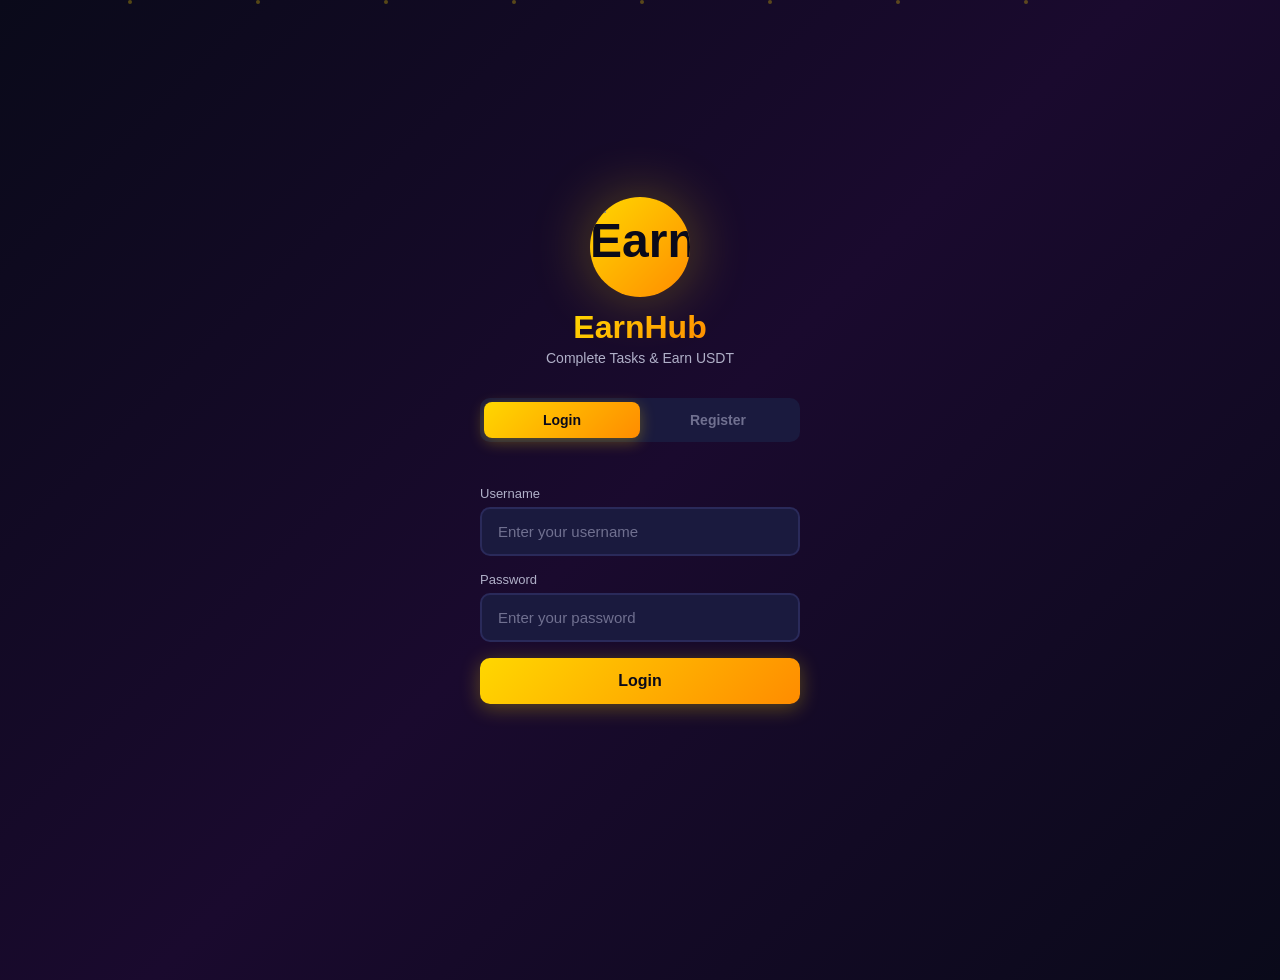
==== index.html @ 98267f87 "Add logo image to all locations" ====
<!DOCTYPE html>
<html lang="en">
<head>
  <meta charset="UTF-8">
  <meta name="viewport" content="width=device-width, initial-scale=1.0, maximum-scale=1.0, user-scalable=no">
  <meta name="theme-color" content="#0a0a1a">
  <title>EarnHub</title>
  <link rel="stylesheet" href="css/style.css">
  <script src="https://telegram.org/js/telegram-web-app.js"></script>
</head>
<body>
  <div id="toastContainer" class="toast-container"></div>

  <!-- ===== AUTH CONTAINER ===== -->
  <div id="authContainer" class="auth-container">
    <div class="auth-bg-particles">
      <div class="auth-particle"></div><div class="auth-particle"></div>
      <div class="auth-particle"></div><div class="auth-particle"></div>
      <div class="auth-particle"></div><div class="auth-particle"></div>
      <div class="auth-particle"></div><div class="auth-particle"></div>
    </div>

    <div class="auth-logo animate-float"><img src="https://i.ibb.co.com/BKc6LDRQ/Gemini-Generated-Image-ua4lajua4lajua4l.png" alt="EarnHub" style="width:100%;height:100%;border-radius:50%;object-fit:cover"></div>
    <h1 class="auth-title">EarnHub</h1>
    <p class="auth-subtitle">Complete Tasks & Earn USDT</p>

    <div class="auth-tabs">
      <button class="auth-tab active" data-form="login" onclick="showAuthForm('login')">Login</button>
      <button class="auth-tab" data-form="register" onclick="showAuthForm('register')">Register</button>
    </div>

    <div id="authError" class="auth-error"></div>

    <!-- LOGIN -->
    <form id="loginForm" class="auth-form active" onsubmit="event.preventDefault(); handleLogin()">
      <div class="form-group">
        <label>Username</label>
        <input type="text" id="loginUsername" class="form-input" placeholder="Enter your username" autocomplete="username">
      </div>
      <div class="form-group">
        <label>Password</label>
        <input type="password" id="loginPassword" class="form-input" placeholder="Enter your password" autocomplete="current-password">
      </div>
      <button type="submit" class="btn btn-gold btn-block">Login</button>
    </form>

    <!-- REGISTER -->
    <form id="registerForm" class="auth-form" onsubmit="event.preventDefault(); handleRegister()">
      <div class="form-group">
        <label>Username</label>
        <input type="text" id="regUsername" class="form-input" placeholder="Choose a username" autocomplete="off">
      </div>
      <div class="form-group">
        <label>Password</label>
        <input type="password" id="regPassword" class="form-input" placeholder="Choose a password" autocomplete="new-password">
      </div>
      <div class="form-group">
        <label>Email</label>
        <input type="email" id="regEmail" class="form-input" placeholder="Enter your email">
      </div>
      <div class="form-group">
        <label>Phone Number</label>
        <input type="tel" id="regPhone" class="form-input" placeholder="Enter your phone number">
      </div>
      <div class="form-group">
        <label>Referral Code <span style="color:var(--text-muted)">(optional)</span></label>
        <input type="text" id="regRef" class="form-input" placeholder="Enter referral code if any">
      </div>
      <button type="submit" class="btn btn-gold btn-block">Create Account</button>
    </form>
  </div>

  <!-- ===== APP CONTAINER ===== -->
  <div id="appContainer" style="display:none">
    <div class="container">
      <!-- HEADER -->
      <div class="page-header">
        <div class="header-left">
          <div class="header-logo"><img src="https://i.ibb.co.com/BKc6LDRQ/Gemini-Generated-Image-ua4lajua4lajua4l.png" alt="EarnHub" style="width:100%;height:100%;border-radius:50%;object-fit:cover"></div>
          <div class="header-title">EarnHub</div>
        </div>
        <div class="header-right">
          <div class="balance-badge" onclick="navigateTo('profile')">
            <span class="icon">💰</span>
            <span id="headerBalance">$0.00</span>
          </div>
        </div>
      </div>

      <!-- ===== HOME PAGE ===== -->
      <div id="homePage" class="page-section">
        <div class="welcome-banner animate-fade-in">
          <div class="welcome-greeting">Welcome back,</div>
          <div class="welcome-name" id="welcomeName">User</div>
          <div class="welcome-balance-display">
            <div>
              <div class="balance-label">Total Balance</div>
              <div class="balance-amount" id="welcomeBalance">$0.00</div>
            </div>
            <div style="margin-left:auto;text-align:right">
              <div class="balance-label">USDT</div>
              <div class="balance-usd">BEP20</div>
            </div>
          </div>
        </div>

        <div class="stats-grid">
          <div class="stat-card animate-fade-in delay-1">
            <div class="stat-icon">📋</div>
            <div class="stat-value" id="statTasks">0</div>
            <div class="stat-label">Tasks Done</div>
          </div>
          <div class="stat-card animate-fade-in delay-2">
            <div class="stat-icon">💰</div>
            <div class="stat-value" id="statEarnings">$0.00</div>
            <div class="stat-label">Total Earned</div>
          </div>
          <div class="stat-card animate-fade-in delay-3">
            <div class="stat-icon">👥</div>
            <div class="stat-value" id="statReferrals">0</div>
            <div class="stat-label">Referrals</div>
          </div>
          <div class="stat-card animate-fade-in delay-4">
            <div class="stat-icon">💸</div>
            <div class="stat-value" id="statWithdrawn">$0.00</div>
            <div class="stat-label">Withdrawn</div>
          </div>
        </div>

        <div class="section-title" style="font-size:18px">Quick Tasks</div>
        <div id="quickTasks"></div>

        <div class="referral-card animate-fade-in" style="margin-top:16px">
          <div class="referral-title">🔗 Your Referral Code</div>
          <div class="referral-desc">Share your code and earn <span class="referral-commission">10%</span> commission on their earnings!</div>
          <div class="copy-field">
            <input type="text" id="homeRefLink" readonly style="flex:1;padding:10px 12px;background:transparent;border:none;color:var(--text-primary);font-weight:700;font-size:14px">
            <button class="copy-btn" onclick="copyRefLink()">Copy</button>
          </div>
        </div>
      </div>

      <!-- ===== TASKS PAGE ===== -->
      <div id="tasksPage" class="page-section">
        <div class="section-title animate-fade-in">📋 Tasks</div>
        <div class="section-subtitle animate-fade-in delay-1">Complete tasks and earn USDT rewards</div>

        <div class="task-filters">
          <button class="task-filter-btn active" data-filter="all" onclick="this.classList.add('active');document.querySelectorAll('.task-filter-btn').forEach(b=>b!==this&&b.classList.remove('active'));renderTasks('all')">All</button>
          <button class="task-filter-btn" data-filter="available" onclick="this.classList.add('active');document.querySelectorAll('.task-filter-btn').forEach(b=>b!==this&&b.classList.remove('active'));renderTasks('available')">Available</button>
          <button class="task-filter-btn" data-filter="completed" onclick="this.classList.add('active');document.querySelectorAll('.task-filter-btn').forEach(b=>b!==this&&b.classList.remove('active'));renderTasks('completed')">Completed</button>
        </div>

        <div id="tasksContainer"></div>
      </div>

      <!-- ===== ADS PAGE ===== -->
      <div id="adsPage" class="page-section">
        <div class="section-title animate-fade-in">📢 Advertisements</div>
        <div class="section-subtitle animate-fade-in delay-1">Watch ads and earn extra USDT</div>
        <div id="adsContainer"></div>
      </div>

      <!-- ===== PROFILE PAGE ===== -->
      <div id="profilePage" class="page-section">
        <div class="profile-header">
          <div class="profile-avatar" id="profileBadge">U</div>
          <div class="profile-name" id="profileName">User</div>
          <div class="profile-username">EarnHub Member</div>
        </div>

        <!-- Stats -->
        <div class="profile-card">
          <div class="profile-stats">
            <div class="profile-stat-item">
              <div class="profile-stat-value" id="profileBalance">$0.00</div>
              <div class="profile-stat-label">Balance</div>
            </div>
            <div class="profile-stat-item">
              <div class="profile-stat-value" id="profileTasks">0</div>
              <div class="profile-stat-label">Completed</div>
            </div>
            <div class="profile-stat-item">
              <div class="profile-stat-value" id="profileWithdrawn">$0.00</div>
              <div class="profile-stat-label">Withdrawn</div>
            </div>
            <div class="profile-stat-item">
              <div class="profile-stat-value" id="profileReferrals">0</div>
              <div class="profile-stat-label">Referrals</div>
            </div>
          </div>
        </div>

        <!-- Referral -->
        <div class="profile-card">
          <div class="profile-section-title">🔗 Referral Program</div>
          <div class="referral-desc" style="font-size:13px;color:var(--text-secondary);margin-bottom:12px">
            Earn <span class="referral-commission">10%</span> commission on your referrals' earnings
          </div>
          <div class="copy-field" style="margin-bottom:8px">
            <input type="text" id="profileRefLink" readonly>
            <button class="copy-btn" onclick="copyRefLink()">Copy</button>
          </div>
          <div style="display:flex;justify-content:space-between;font-size:13px;color:var(--text-secondary)">
            <span>Referral Earnings:</span>
            <span style="color:var(--accent-gold);font-weight:700" id="profileRefEarnings">$0.00</span>
          </div>
        </div>

        <!-- Message Box -->
        <div class="profile-card">
          <div class="profile-section-title">📨 Message from Admin</div>
          <div class="message-box" id="profileMessage">Loading...</div>
        </div>

        <!-- Gift Code -->
        <div class="profile-card">
          <div class="profile-section-title">🎁 Gift Code</div>
          <div class="gift-code-input-group">
            <input type="text" id="giftCodeInput" class="gift-code-input" placeholder="ENTER CODE" maxlength="20">
            <button class="btn btn-gold" onclick="claimGiftCode()" style="white-space:nowrap;padding:12px 20px">Claim</button>
          </div>
        </div>

        <!-- Withdraw -->
        <div class="profile-card">
          <div class="profile-section-title">💸 Withdraw USDT</div>
          <div class="withdraw-section">
            <div class="withdraw-input-group">
              <label>USDT BEP20 Address</label>
              <div style="display:flex;gap:8px">
                <input type="text" id="profileUsdtAddress" class="profile-input" placeholder="0x... or 0x0000...">
                <button class="btn btn-gold btn-small" onclick="saveUsdtAddress()" style="white-space:nowrap">Save</button>
              </div>
            </div>
            <button class="btn btn-gold btn-block" onclick="requestWithdraw()">Request Withdrawal</button>
            <div style="font-size:12px;color:var(--text-muted);text-align:center;margin-top:8px">
              Minimum withdrawal: $1.00 USDT
            </div>
          </div>
        </div>

        <!-- Withdraw History -->
        <div class="profile-card">
          <div class="profile-section-title">📜 Withdrawal History</div>
          <div id="withdrawHistory"></div>
        </div>

        <button class="btn btn-outline btn-block" onclick="logout()" style="margin-top:16px;color:var(--accent-red);border-color:var(--accent-red)">Logout</button>
      </div>
    </div>

    <!-- BOTTOM NAV -->
    <nav class="bottom-nav">
      <button class="nav-item active" data-page="home" onclick="navigateTo('home')">
        <span class="nav-icon">🏠</span>
        <span class="nav-label">Home</span>
      </button>
      <button class="nav-item" data-page="tasks" onclick="navigateTo('tasks')">
        <span class="nav-icon">📋</span>
        <span class="nav-label">Tasks</span>
      </button>
      <button class="nav-item" data-page="ads" onclick="navigateTo('ads')">
        <span class="nav-icon">📢</span>
        <span class="nav-label">Ads</span>
      </button>
      <button class="nav-item" data-page="profile" onclick="navigateTo('profile')">
        <span class="nav-icon">👤</span>
        <span class="nav-label">Profile</span>
      </button>
    </nav>

    <!-- WITHDRAW MODAL -->
    <div id="withdrawModal" class="modal-overlay" onclick="if(event.target===this)closeModal('withdrawModal')">
      <div class="modal">
        <div class="modal-title" id="withdrawModalTitle">Withdraw</div>
        <div class="modal-body" id="withdrawModalBody"></div>
        <div class="modal-footer" id="withdrawModalFooter"></div>
      </div>
    </div>
  </div>

  <script src="js/db.js"></script>
  <script src="js/telegram.js"></script>
  <script src="js/bot.js"></script>
  <script src="js/app.js"></script>
</body>
</html>
---- css/style.css ----
* {
  margin: 0;
  padding: 0;
  box-sizing: border-box;
}

:root {
  --bg-primary: #0a0a1a;
  --bg-secondary: #12122a;
  --bg-card: #1a1a3e;
  --bg-card-hover: #222255;
  --accent-gold: #ffd700;
  --accent-gold-dim: #b8960f;
  --accent-blue: #00d4ff;
  --accent-green: #00ff88;
  --accent-red: #ff4444;
  --text-primary: #ffffff;
  --text-secondary: #b0b0c8;
  --text-muted: #707090;
  --border-color: #2a2a5a;
  --shadow: 0 8px 32px rgba(0,0,0,0.4);
  --radius: 16px;
  --radius-sm: 10px;
  --radius-xs: 6px;
  --gradient-gold: linear-gradient(135deg, #ffd700, #ff8c00);
  --gradient-blue: linear-gradient(135deg, #00d4ff, #0066ff);
  --gradient-card: linear-gradient(145deg, #1a1a3e, #12122a);
  --gradient-bg: linear-gradient(135deg, #0a0a1a 0%, #1a0a2e 50%, #0a0a1a 100%);
}

html, body {
  width: 100%;
  min-height: 100vh;
  font-family: 'Segoe UI', -apple-system, BlinkMacSystemFont, Roboto, sans-serif;
  background: var(--gradient-bg);
  color: var(--text-primary);
  overflow-x: hidden;
  -webkit-tap-highlight-color: transparent;
}

body {
  padding-bottom: 80px;
}

::-webkit-scrollbar { width: 4px; }
::-webkit-scrollbar-track { background: var(--bg-secondary); }
::-webkit-scrollbar-thumb { background: var(--accent-gold); border-radius: 2px; }

.container {
  max-width: 480px;
  margin: 0 auto;
  padding: 16px;
}

/* ===== ANIMATIONS ===== */
@keyframes fadeIn {
  from { opacity: 0; transform: translateY(20px); }
  to { opacity: 1; transform: translateY(0); }
}

@keyframes fadeInUp {
  from { opacity: 0; transform: translateY(40px); }
  to { opacity: 1; transform: translateY(0); }
}

@keyframes fadeInScale {
  from { opacity: 0; transform: scale(0.9); }
  to { opacity: 1; transform: scale(1); }
}

@keyframes slideInLeft {
  from { opacity: 0; transform: translateX(-30px); }
  to { opacity: 1; transform: translateX(0); }
}

@keyframes slideInRight {
  from { opacity: 0; transform: translateX(30px); }
  to { opacity: 1; transform: translateX(0); }
}

@keyframes pulse {
  0%, 100% { transform: scale(1); }
  50% { transform: scale(1.05); }
}

@keyframes shimmer {
  0% { background-position: -200% center; }
  100% { background-position: 200% center; }
}

@keyframes float {
  0%, 100% { transform: translateY(0); }
  50% { transform: translateY(-10px); }
}

@keyframes glow {
  0%, 100% { box-shadow: 0 0 20px rgba(255, 215, 0, 0.3); }
  50% { box-shadow: 0 0 40px rgba(255, 215, 0, 0.6); }
}

@keyframes spin {
  from { transform: rotate(0deg); }
  to { transform: rotate(360deg); }
}

@keyframes confetti {
  0% { transform: translateY(0) rotate(0deg); opacity: 1; }
  100% { transform: translateY(-200px) rotate(720deg); opacity: 0; }
}

@keyframes countUp {
  from { opacity: 0; transform: scale(0.5); }
  to { opacity: 1; transform: scale(1); }
}

@keyframes ripple {
  to { transform: scale(4); opacity: 0; }
}

@keyframes gradientShift {
  0% { background-position: 0% 50%; }
  50% { background-position: 100% 50%; }
  100% { background-position: 0% 50%; }
}

@keyframes particle {
  0% { transform: translateY(0) scale(1); opacity: 0.8; }
  100% { transform: translateY(-100vh) scale(0); opacity: 0; }
}

.animate-fade-in { animation: fadeIn 0.6s ease forwards; }
.animate-fade-in-up { animation: fadeInUp 0.8s ease forwards; }
.animate-fade-in-scale { animation: fadeInScale 0.5s ease forwards; }
.animate-slide-left { animation: slideInLeft 0.5s ease forwards; }
.animate-slide-right { animation: slideInRight 0.5s ease forwards; }
.animate-pulse { animation: pulse 2s ease-in-out infinite; }
.animate-float { animation: float 3s ease-in-out infinite; }
.animate-glow { animation: glow 2s ease-in-out infinite; }

.delay-1 { animation-delay: 0.1s; }
.delay-2 { animation-delay: 0.2s; }
.delay-3 { animation-delay: 0.3s; }
.delay-4 { animation-delay: 0.4s; }
.delay-5 { animation-delay: 0.5s; }

/* ===== LOGIN/REGISTER ===== */
.auth-container {
  min-height: 100vh;
  display: flex;
  flex-direction: column;
  align-items: center;
  justify-content: center;
  padding: 24px;
  position: relative;
  overflow: hidden;
}

.auth-bg-particles {
  position: absolute;
  top: 0; left: 0; right: 0; bottom: 0;
  overflow: hidden;
  pointer-events: none;
}

.auth-particle {
  position: absolute;
  width: 4px;
  height: 4px;
  background: var(--accent-gold);
  border-radius: 50%;
  animation: particle 8s linear infinite;
  opacity: 0.3;
}

.auth-particle:nth-child(1) { left: 10%; animation-delay: 0s; }
.auth-particle:nth-child(2) { left: 20%; animation-delay: 2s; }
.auth-particle:nth-child(3) { left: 40%; animation-delay: 1s; }
.auth-particle:nth-child(4) { left: 60%; animation-delay: 3s; }
.auth-particle:nth-child(5) { left: 80%; animation-delay: 0.5s; }
.auth-particle:nth-child(6) { left: 50%; animation-delay: 2.5s; }
.auth-particle:nth-child(7) { left: 30%; animation-delay: 1.5s; }
.auth-particle:nth-child(8) { left: 70%; animation-delay: 3.5s; }

.auth-logo {
  width: 100px;
  height: 100px;
  background: var(--gradient-gold);
  border-radius: 50%;
  display: flex;
  align-items: center;
  justify-content: center;
  font-size: 48px;
  font-weight: 900;
  color: var(--bg-primary);
  margin-bottom: 12px;
  box-shadow: 0 0 60px rgba(255, 215, 0, 0.3);
  animation: float 3s ease-in-out infinite;
}

.auth-title {
  font-size: 32px;
  font-weight: 900;
  background: var(--gradient-gold);
  -webkit-background-clip: text;
  -webkit-text-fill-color: transparent;
  background-clip: text;
  margin-bottom: 4px;
}

.auth-subtitle {
  color: var(--text-secondary);
  font-size: 14px;
  margin-bottom: 32px;
}

.auth-tabs {
  display: flex;
  gap: 0;
  margin-bottom: 24px;
  background: var(--bg-card);
  border-radius: var(--radius-sm);
  padding: 4px;
  width: 100%;
  max-width: 320px;
}

.auth-tab {
  flex: 1;
  padding: 10px;
  text-align: center;
  cursor: pointer;
  border-radius: 8px;
  font-weight: 600;
  font-size: 14px;
  color: var(--text-muted);
  transition: all 0.3s ease;
  border: none;
  background: transparent;
}

.auth-tab.active {
  background: var(--gradient-gold);
  color: var(--bg-primary);
  box-shadow: 0 4px 15px rgba(255, 215, 0, 0.3);
}

.auth-form {
  width: 100%;
  max-width: 320px;
  display: none;
  flex-direction: column;
  gap: 16px;
}

.auth-form.active {
  display: flex;
}

.form-group {
  display: flex;
  flex-direction: column;
  gap: 6px;
}

.form-group label {
  font-size: 13px;
  color: var(--text-secondary);
  font-weight: 500;
}

.form-input {
  padding: 14px 16px;
  border-radius: var(--radius-sm);
  border: 2px solid var(--border-color);
  background: var(--bg-card);
  color: var(--text-primary);
  font-size: 15px;
  transition: all 0.3s ease;
  outline: none;
  width: 100%;
}

.form-input:focus {
  border-color: var(--accent-gold);
  box-shadow: 0 0 20px rgba(255, 215, 0, 0.1);
}

.form-input::placeholder {
  color: var(--text-muted);
}

.btn {
  padding: 14px 24px;
  border: none;
  border-radius: var(--radius-sm);
  font-size: 16px;
  font-weight: 700;
  cursor: pointer;
  transition: all 0.3s ease;
  position: relative;
  overflow: hidden;
}

.btn-gold {
  background: var(--gradient-gold);
  color: var(--bg-primary);
  box-shadow: 0 4px 20px rgba(255, 215, 0, 0.3);
}

.btn-gold:hover {
  transform: translateY(-2px);
  box-shadow: 0 6px 30px rgba(255, 215, 0, 0.4);
}

.btn-gold:active {
  transform: translateY(0);
}

.btn-blue {
  background: var(--gradient-blue);
  color: #fff;
  box-shadow: 0 4px 20px rgba(0, 212, 255, 0.3);
}

.btn-outline {
  background: transparent;
  border: 2px solid var(--border-color);
  color: var(--text-primary);
}

.btn-outline:hover {
  border-color: var(--accent-gold);
  color: var(--accent-gold);
}

.btn-small {
  padding: 8px 16px;
  font-size: 13px;
}

.btn-block {
  width: 100%;
}

.btn:active {
  transform: scale(0.97);
}

.btn .ripple {
  position: absolute;
  border-radius: 50%;
  background: rgba(255,255,255,0.3);
  transform: scale(0);
  animation: ripple 0.6s linear;
  pointer-events: none;
}

.auth-error {
  color: var(--accent-red);
  font-size: 13px;
  text-align: center;
  min-height: 20px;
}

.auth-success {
  color: var(--accent-green);
  font-size: 13px;
  text-align: center;
}

/* ===== HEADER ===== */
.page-header {
  display: flex;
  align-items: center;
  justify-content: space-between;
  padding: 16px 0;
  animation: fadeIn 0.5s ease;
}

.header-left {
  display: flex;
  align-items: center;
  gap: 12px;
}

.header-logo {
  width: 40px;
  height: 40px;
  background: var(--gradient-gold);
  border-radius: 50%;
  display: flex;
  align-items: center;
  justify-content: center;
  font-weight: 900;
  font-size: 20px;
  color: var(--bg-primary);
}

.header-title {
  font-size: 20px;
  font-weight: 800;
  background: var(--gradient-gold);
  -webkit-background-clip: text;
  -webkit-text-fill-color: transparent;
  background-clip: text;
}

.header-right {
  display: flex;
  align-items: center;
  gap: 12px;
}

.balance-badge {
  background: var(--bg-card);
  border: 1px solid var(--accent-gold);
  border-radius: 20px;
  padding: 6px 14px;
  display: flex;
  align-items: center;
  gap: 6px;
  font-size: 13px;
  font-weight: 700;
  color: var(--accent-gold);
  cursor: pointer;
  transition: all 0.3s ease;
}

.balance-badge:hover {
  background: var(--accent-gold);
  color: var(--bg-primary);
}

.balance-badge .icon {
  font-size: 14px;
}

/* ===== NAVIGATION ===== */
.bottom-nav {
  position: fixed;
  bottom: 0;
  left: 0;
  right: 0;
  background: rgba(18, 18, 42, 0.95);
  backdrop-filter: blur(20px);
  -webkit-backdrop-filter: blur(20px);
  border-top: 1px solid var(--border-color);
  display: flex;
  justify-content: space-around;
  padding: 8px 0;
  padding-bottom: max(8px, env(safe-area-inset-bottom));
  z-index: 1000;
}

.nav-item {
  display: flex;
  flex-direction: column;
  align-items: center;
  gap: 2px;
  cursor: pointer;
  padding: 4px 12px;
  border: none;
  background: transparent;
  color: var(--text-muted);
  transition: all 0.3s ease;
  position: relative;
  min-width: 60px;
}

.nav-item .nav-icon {
  font-size: 22px;
  transition: all 0.3s ease;
}

.nav-item .nav-label {
  font-size: 10px;
  font-weight: 600;
  transition: all 0.3s ease;
}

.nav-item.active {
  color: var(--accent-gold);
}

.nav-item.active .nav-icon {
  transform: translateY(-2px);
}

.nav-item.active::before {
  content: '';
  position: absolute;
  top: -1px;
  left: 50%;
  transform: translateX(-50%);
  width: 30px;
  height: 3px;
  background: var(--gradient-gold);
  border-radius: 0 0 3px 3px;
}

.nav-item:hover {
  color: var(--accent-gold);
}

/* ===== PAGE SECTIONS ===== */
.page-section {
  display: none;
  animation: fadeIn 0.4s ease;
}

.page-section.active {
  display: block;
}

.section-title {
  font-size: 22px;
  font-weight: 800;
  margin-bottom: 16px;
  background: var(--gradient-gold);
  -webkit-background-clip: text;
  -webkit-text-fill-color: transparent;
  background-clip: text;
}

.section-subtitle {
  color: var(--text-secondary);
  font-size: 14px;
  margin-bottom: 20px;
}

/* ===== HOME PAGE ===== */
.welcome-banner {
  background: var(--gradient-card);
  border: 1px solid var(--border-color);
  border-radius: var(--radius);
  padding: 24px;
  margin-bottom: 20px;
  position: relative;
  overflow: hidden;
}

.welcome-banner::before {
  content: '';
  position: absolute;
  top: -50%;
  right: -50%;
  width: 100%;
  height: 100%;
  background: radial-gradient(circle, rgba(255,215,0,0.1) 0%, transparent 70%);
  pointer-events: none;
}

.welcome-greeting {
  font-size: 14px;
  color: var(--text-secondary);
  margin-bottom: 4px;
}

.welcome-name {
  font-size: 24px;
  font-weight: 800;
  margin-bottom: 16px;
}

.welcome-balance-display {
  display: flex;
  align-items: center;
  gap: 12px;
  background: rgba(255, 215, 0, 0.1);
  border: 1px solid rgba(255, 215, 0, 0.2);
  border-radius: 12px;
  padding: 16px;
}

.balance-amount {
  font-size: 32px;
  font-weight: 900;
  color: var(--accent-gold);
}

.balance-label {
  font-size: 12px;
  color: var(--text-secondary);
}

.balance-usd {
  font-size: 14px;
  color: var(--text-secondary);
}

.stats-grid {
  display: grid;
  grid-template-columns: 1fr 1fr;
  gap: 12px;
  margin-bottom: 20px;
}

.stat-card {
  background: var(--bg-card);
  border: 1px solid var(--border-color);
  border-radius: var(--radius-sm);
  padding: 16px;
  text-align: center;
  transition: all 0.3s ease;
}

.stat-card:hover {
  border-color: var(--accent-gold);
  transform: translateY(-2px);
}

.stat-card .stat-icon {
  font-size: 28px;
  margin-bottom: 8px;
}

.stat-card .stat-value {
  font-size: 22px;
  font-weight: 800;
  color: var(--accent-gold);
}

.stat-card .stat-label {
  font-size: 12px;
  color: var(--text-secondary);
  margin-top: 4px;
}

/* ===== TASKS ===== */
.task-filters {
  display: flex;
  gap: 8px;
  margin-bottom: 16px;
  overflow-x: auto;
  padding-bottom: 4px;
}

.task-filter-btn {
  padding: 8px 16px;
  border-radius: 20px;
  border: 1px solid var(--border-color);
  background: var(--bg-card);
  color: var(--text-secondary);
  cursor: pointer;
  font-size: 13px;
  font-weight: 600;
  white-space: nowrap;
  transition: all 0.3s ease;
}

.task-filter-btn.active {
  background: var(--gradient-gold);
  color: var(--bg-primary);
  border-color: transparent;
}

.task-card {
  background: var(--bg-card);
  border: 1px solid var(--border-color);
  border-radius: var(--radius);
  padding: 18px;
  margin-bottom: 12px;
  transition: all 0.3s ease;
  cursor: pointer;
  animation: fadeInUp 0.5s ease forwards;
}

.task-card:hover {
  border-color: var(--accent-gold);
  transform: translateY(-2px);
  box-shadow: 0 8px 25px rgba(255, 215, 0, 0.1);
}

.task-card-header {
  display: flex;
  justify-content: space-between;
  align-items: flex-start;
  margin-bottom: 8px;
}

.task-title {
  font-size: 16px;
  font-weight: 700;
  flex: 1;
  margin-right: 12px;
}

.task-reward {
  background: var(--gradient-gold);
  color: var(--bg-primary);
  padding: 4px 12px;
  border-radius: 20px;
  font-size: 13px;
  font-weight: 700;
  white-space: nowrap;
}

.task-description {
  font-size: 13px;
  color: var(--text-secondary);
  margin-bottom: 12px;
  line-height: 1.5;
}

.task-actions {
  display: flex;
  gap: 8px;
}

.task-btn {
  flex: 1;
  padding: 10px;
  border: none;
  border-radius: var(--radius-xs);
  font-size: 13px;
  font-weight: 600;
  cursor: pointer;
  transition: all 0.3s ease;
}

.btn-open-task {
  background: var(--gradient-blue);
  color: white;
}

.btn-claim {
  background: var(--gradient-gold);
  color: var(--bg-primary);
}

.btn-claim:disabled {
  opacity: 0.5;
  cursor: not-allowed;
}

.task-status {
  font-size: 12px;
  font-weight: 600;
  padding: 4px 10px;
  border-radius: 12px;
}

.status-pending { color: var(--accent-blue); }
.status-completed { color: var(--accent-green); }
.status-claimed { color: var(--accent-gold); }

/* ===== ADS ===== */
.ad-card {
  background: var(--bg-card);
  border: 1px solid var(--border-color);
  border-radius: var(--radius);
  overflow: hidden;
  margin-bottom: 16px;
  transition: all 0.3s ease;
}

.ad-card:hover {
  border-color: var(--accent-gold);
  transform: translateY(-2px);
}

.ad-image {
  width: 100%;
  height: 160px;
  background: var(--bg-secondary);
  display: flex;
  align-items: center;
  justify-content: center;
  font-size: 48px;
  color: var(--text-muted);
  overflow: hidden;
}

.ad-image img {
  width: 100%;
  height: 100%;
  object-fit: cover;
}

.ad-content {
  padding: 16px;
}

.ad-title {
  font-size: 16px;
  font-weight: 700;
  margin-bottom: 4px;
}

.ad-payout {
  color: var(--accent-gold);
  font-weight: 700;
  font-size: 14px;
  margin-bottom: 12px;
}

.ad-btn {
  padding: 10px 20px;
  background: var(--gradient-gold);
  color: var(--bg-primary);
  border: none;
  border-radius: var(--radius-xs);
  font-weight: 700;
  cursor: pointer;
  transition: all 0.3s ease;
}

.ad-btn:hover {
  transform: translateY(-2px);
  box-shadow: 0 4px 15px rgba(255, 215, 0, 0.3);
}

/* ===== PROFILE ===== */
.profile-header {
  text-align: center;
  padding: 24px 0;
  animation: fadeIn 0.5s ease;
}

.profile-avatar {
  width: 80px;
  height: 80px;
  background: var(--gradient-gold);
  border-radius: 50%;
  display: flex;
  align-items: center;
  justify-content: center;
  font-size: 36px;
  color: var(--bg-primary);
  margin: 0 auto 12px;
  box-shadow: 0 0 40px rgba(255, 215, 0, 0.2);
  animation: float 3s ease-in-out infinite;
}

.profile-name {
  font-size: 22px;
  font-weight: 800;
  margin-bottom: 4px;
}

.profile-username {
  color: var(--text-secondary);
  font-size: 14px;
}

.profile-card {
  background: var(--bg-card);
  border: 1px solid var(--border-color);
  border-radius: var(--radius);
  padding: 20px;
  margin-bottom: 16px;
}

.profile-stats {
  display: grid;
  grid-template-columns: 1fr 1fr;
  gap: 12px;
}

.profile-stat-item {
  text-align: center;
  padding: 12px;
  background: var(--bg-secondary);
  border-radius: var(--radius-sm);
}

.profile-stat-value {
  font-size: 20px;
  font-weight: 800;
  color: var(--accent-gold);
}

.profile-stat-label {
  font-size: 12px;
  color: var(--text-secondary);
  margin-top: 4px;
}

.profile-section-title {
  font-size: 16px;
  font-weight: 700;
  margin-bottom: 12px;
  color: var(--text-primary);
}

.copy-field {
  display: flex;
  align-items: center;
  gap: 8px;
  background: var(--bg-secondary);
  border-radius: var(--radius-sm);
  padding: 4px;
}

.copy-field input {
  flex: 1;
  padding: 10px 12px;
  background: transparent;
  border: none;
  color: var(--text-primary);
  font-size: 13px;
  outline: none;
}

.copy-btn {
  padding: 8px 16px;
  background: var(--gradient-gold);
  border: none;
  border-radius: 8px;
  color: var(--bg-primary);
  font-weight: 700;
  font-size: 12px;
  cursor: pointer;
  transition: all 0.3s ease;
}

.copy-btn:hover {
  transform: scale(1.05);
}

.profile-input {
  width: 100%;
  padding: 12px 16px;
  border-radius: var(--radius-sm);
  border: 1px solid var(--border-color);
  background: var(--bg-secondary);
  color: var(--text-primary);
  font-size: 14px;
  outline: none;
  transition: all 0.3s ease;
}

.profile-input:focus {
  border-color: var(--accent-gold);
}

.message-box {
  background: var(--bg-secondary);
  border: 1px solid var(--border-color);
  border-radius: var(--radius-sm);
  padding: 16px;
  min-height: 80px;
  font-size: 14px;
  color: var(--text-secondary);
  line-height: 1.6;
  white-space: pre-wrap;
}

.withdraw-section {
  margin-top: 16px;
}

.withdraw-input-group {
  display: flex;
  flex-direction: column;
  gap: 8px;
  margin-bottom: 12px;
}

.withdraw-input-group label {
  font-size: 13px;
  color: var(--text-secondary);
}

.withdraw-history {
  margin-top: 16px;
}

.withdraw-item {
  display: flex;
  justify-content: space-between;
  align-items: center;
  padding: 10px 0;
  border-bottom: 1px solid var(--border-color);
}

.withdraw-item:last-child {
  border-bottom: none;
}

.withdraw-amount {
  font-weight: 700;
  color: var(--accent-gold);
}

.withdraw-status {
  font-size: 12px;
  font-weight: 600;
  padding: 4px 10px;
  border-radius: 12px;
}

.status-pending { background: rgba(0, 212, 255, 0.1); color: var(--accent-blue); }
.status-completed { background: rgba(0, 255, 136, 0.1); color: var(--accent-green); }
.status-rejected { background: rgba(255, 68, 68, 0.1); color: var(--accent-red); }

/* ===== MODAL ===== */
.modal-overlay {
  position: fixed;
  top: 0; left: 0; right: 0; bottom: 0;
  background: rgba(0,0,0,0.7);
  backdrop-filter: blur(8px);
  -webkit-backdrop-filter: blur(8px);
  display: none;
  align-items: center;
  justify-content: center;
  z-index: 2000;
  padding: 20px;
}

.modal-overlay.active {
  display: flex;
}

.modal {
  background: var(--bg-card);
  border: 1px solid var(--border-color);
  border-radius: var(--radius);
  padding: 24px;
  max-width: 400px;
  width: 100%;
  max-height: 90vh;
  overflow-y: auto;
  animation: fadeInScale 0.3s ease;
}

.modal-title {
  font-size: 20px;
  font-weight: 800;
  margin-bottom: 16px;
}

.modal-body {
  margin-bottom: 20px;
}

.modal-footer {
  display: flex;
  gap: 8px;
  justify-content: flex-end;
}

/* ===== TOAST ===== */
.toast-container {
  position: fixed;
  top: 20px;
  left: 50%;
  transform: translateX(-50%);
  z-index: 3000;
  display: flex;
  flex-direction: column;
  gap: 8px;
  align-items: center;
}

.toast {
  padding: 12px 24px;
  border-radius: var(--radius-sm);
  font-size: 14px;
  font-weight: 600;
  animation: fadeIn 0.3s ease;
  box-shadow: var(--shadow);
  text-align: center;
  max-width: 360px;
}

.toast-success {
  background: var(--accent-green);
  color: var(--bg-primary);
}

.toast-error {
  background: var(--accent-red);
  color: white;
}

.toast-info {
  background: var(--accent-blue);
  color: var(--bg-primary);
}

.toast-gold {
  background: var(--gradient-gold);
  color: var(--bg-primary);
}

/* ===== GIFT CODE ===== */
.gift-code-input-group {
  display: flex;
  gap: 8px;
}

.gift-code-input {
  flex: 1;
  padding: 12px 16px;
  border-radius: var(--radius-sm);
  border: 1px solid var(--border-color);
  background: var(--bg-secondary);
  color: var(--text-primary);
  font-size: 14px;
  outline: none;
  text-transform: uppercase;
  letter-spacing: 2px;
  font-weight: 700;
}

.gift-code-input:focus {
  border-color: var(--accent-gold);
}

/* ===== REFERRAL ===== */
.referral-card {
  background: var(--gradient-card);
  border: 1px solid rgba(255, 215, 0, 0.2);
  border-radius: var(--radius);
  padding: 20px;
  position: relative;
  overflow: hidden;
}

.referral-card::before {
  content: '';
  position: absolute;
  top: -50%;
  right: -50%;
  width: 100%;
  height: 100%;
  background: radial-gradient(circle, rgba(255,215,0,0.08) 0%, transparent 70%);
}

.referral-title {
  font-size: 16px;
  font-weight: 700;
  margin-bottom: 4px;
}

.referral-desc {
  font-size: 13px;
  color: var(--text-secondary);
  margin-bottom: 12px;
}

.referral-commission {
  color: var(--accent-gold);
  font-weight: 700;
}

.referral-count {
  display: flex;
  justify-content: space-between;
  padding: 12px 0;
  border-top: 1px solid var(--border-color);
  margin-top: 12px;
}

.referral-count span:first-child {
  color: var(--text-secondary);
}

.referral-count span:last-child {
  font-weight: 700;
  color: var(--accent-gold);
}

/* ===== CONFETTI ===== */
.confetti-container {
  position: fixed;
  top: 0; left: 0; right: 0; bottom: 0;
  pointer-events: none;
  z-index: 5000;
  overflow: hidden;
}

.confetti-piece {
  position: absolute;
  width: 10px;
  height: 10px;
  top: 50%;
  animation: confetti 1.5s ease forwards;
}

/* ===== RESPONSIVE ===== */
@media (min-width: 480px) {
  .container {
    padding: 24px;
  }
}

/* ===== ADMIN PANEL SPECIFIC ===== */
.admin-stats-grid {
  display: grid;
  grid-template-columns: 1fr 1fr;
  gap: 12px;
  margin-bottom: 24px;
}

.admin-stat-card {
  background: var(--bg-card);
  border: 1px solid var(--border-color);
  border-radius: var(--radius-sm);
  padding: 16px;
  text-align: center;
}

.admin-stat-value {
  font-size: 28px;
  font-weight: 900;
  color: var(--accent-gold);
}

.admin-stat-label {
  font-size: 12px;
  color: var(--text-secondary);
  margin-top: 4px;
}

.admin-section {
  margin-bottom: 24px;
}

.admin-section-title {
  font-size: 18px;
  font-weight: 700;
  margin-bottom: 12px;
  display: flex;
  align-items: center;
  justify-content: space-between;
}

.admin-table {
  width: 100%;
  border-collapse: collapse;
}

.admin-table th, .admin-table td {
  padding: 10px 12px;
  text-align: left;
  border-bottom: 1px solid var(--border-color);
  font-size: 13px;
}

.admin-table th {
  color: var(--text-muted);
  font-weight: 600;
}

.admin-table td {
  color: var(--text-secondary);
}

.admin-table tr:hover td {
  background: var(--bg-card-hover);
}

.admin-form-group {
  margin-bottom: 16px;
}

.admin-form-group label {
  display: block;
  font-size: 13px;
  color: var(--text-secondary);
  margin-bottom: 6px;
  font-weight: 500;
}

.admin-form-group input,
.admin-form-group textarea,
.admin-form-group select {
  width: 100%;
  padding: 12px 14px;
  border-radius: var(--radius-xs);
  border: 1px solid var(--border-color);
  background: var(--bg-secondary);
  color: var(--text-primary);
  font-size: 14px;
  outline: none;
  transition: all 0.3s ease;
}

.admin-form-group textarea {
  min-height: 80px;
  resize: vertical;
}

.admin-form-group input:focus,
.admin-form-group textarea:focus {
  border-color: var(--accent-gold);
}

.admin-actions {
  display: flex;
  gap: 8px;
}

.btn-danger {
  background: var(--accent-red);
  color: white;
}

.btn-success {
  background: var(--accent-green);
  color: var(--bg-primary);
}

.btn-sm {
  padding: 6px 12px;
  font-size: 12px;
}

/* Admin Nav */
.admin-nav {
  display: flex;
  gap: 0;
  margin-bottom: 24px;
  background: var(--bg-card);
  border-radius: var(--radius-sm);
  padding: 4px;
  overflow-x: auto;
}

.admin-nav-btn {
  padding: 10px 16px;
  border: none;
  background: transparent;
  color: var(--text-muted);
  font-weight: 600;
  font-size: 13px;
  cursor: pointer;
  white-space: nowrap;
  border-radius: 8px;
  transition: all 0.3s ease;
}

.admin-nav-btn.active {
  background: var(--gradient-gold);
  color: var(--bg-primary);
}

.admin-tab { display: none; }
.admin-tab.active { display: block; }

/* Switch toggle */
.switch {
  position: relative;
  display: inline-block;
  width: 48px;
  height: 26px;
}

.switch input {
  opacity: 0;
  width: 0;
  height: 0;
}

.switch .slider {
  position: absolute;
  cursor: pointer;
  top: 0; left: 0; right: 0; bottom: 0;
  background: var(--bg-secondary);
  transition: 0.3s;
  border-radius: 26px;
}

.switch .slider::before {
  content: '';
  position: absolute;
  height: 20px;
  width: 20px;
  left: 3px;
  bottom: 3px;
  background: white;
  transition: 0.3s;
  border-radius: 50%;
}

.switch input:checked + .slider {
  background: var(--accent-gold);
}

.switch input:checked + .slider::before {
  transform: translateX(22px);
}

/* Loading spinner */
.spinner {
  width: 40px;
  height: 40px;
  border: 3px solid var(--border-color);
  border-top-color: var(--accent-gold);
  border-radius: 50%;
  animation: spin 0.8s linear infinite;
  margin: 20px auto;
}

.empty-state {
  text-align: center;
  padding: 40px 20px;
  color: var(--text-muted);
}

.empty-state .empty-icon {
  font-size: 48px;
  margin-bottom: 12px;
}

.empty-state p {
  font-size: 14px;
}
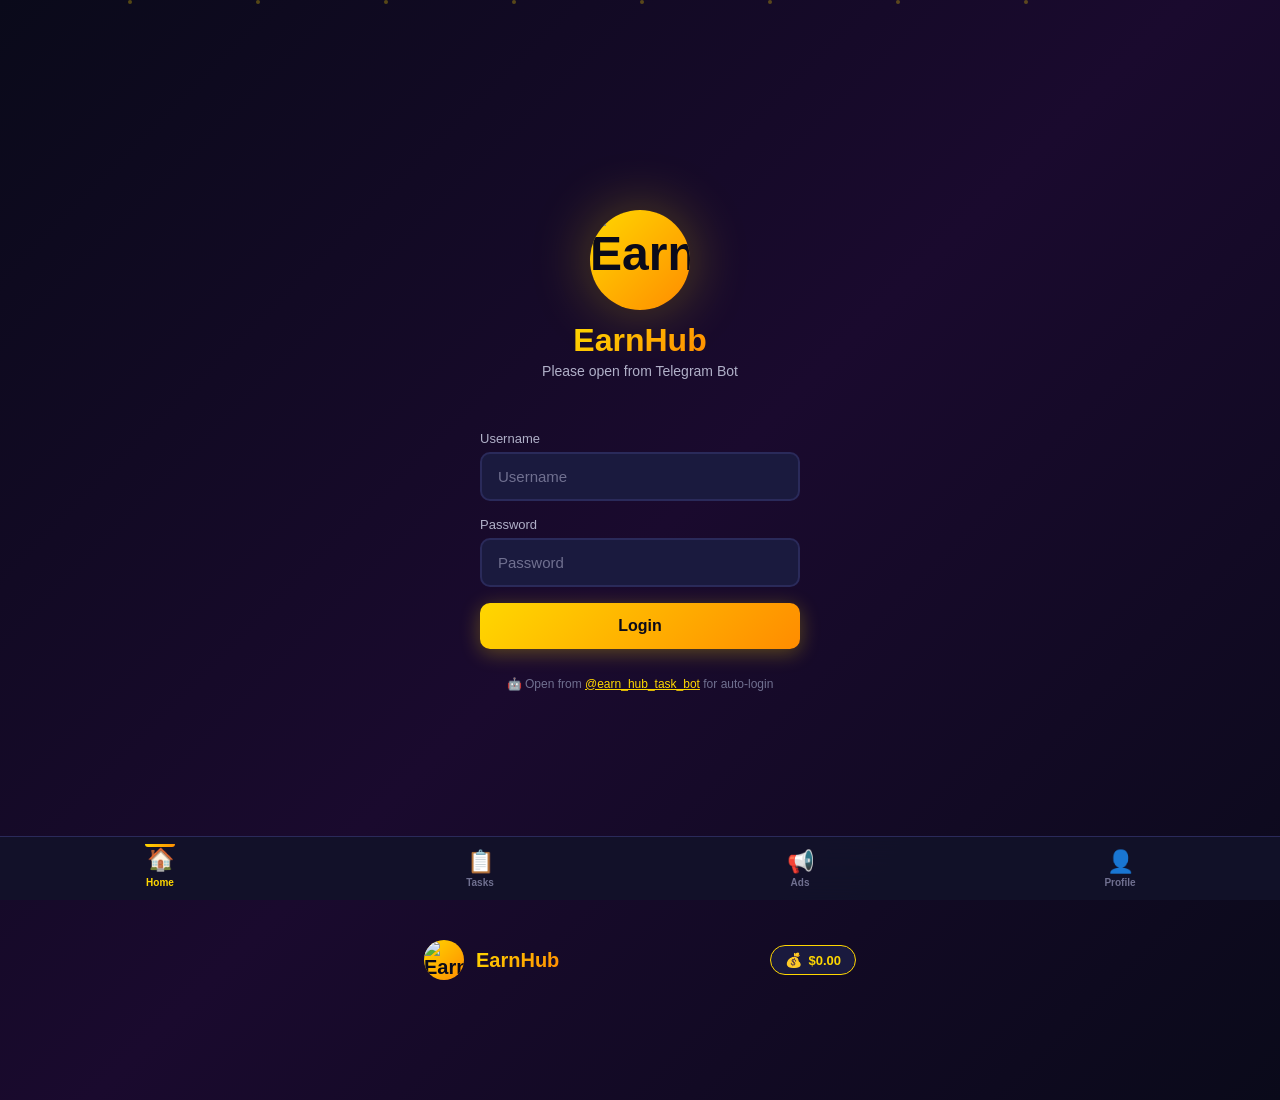
==== commit b721a13b: "Auto-register via Telegram, show TG name & pic in profile, removed registration form" ====
--- a/index.html
+++ b/index.html
@@ -11,62 +11,31 @@
 <body>
   <div id="toastContainer" class="toast-container"></div>
 
-  <!-- ===== AUTH CONTAINER ===== -->
-  <div id="authContainer" class="auth-container">
+  <!-- ===== AUTH CONTAINER (fallback only) ===== -->
+  <div id="authContainer" class="auth-container" style="display:none">
     <div class="auth-bg-particles">
       <div class="auth-particle"></div><div class="auth-particle"></div>
       <div class="auth-particle"></div><div class="auth-particle"></div>
       <div class="auth-particle"></div><div class="auth-particle"></div>
       <div class="auth-particle"></div><div class="auth-particle"></div>
     </div>
-
     <div class="auth-logo animate-float"><img src="https://i.ibb.co.com/BKc6LDRQ/Gemini-Generated-Image-ua4lajua4lajua4l.png" alt="EarnHub" style="width:100%;height:100%;border-radius:50%;object-fit:cover"></div>
     <h1 class="auth-title">EarnHub</h1>
-    <p class="auth-subtitle">Complete Tasks & Earn USDT</p>
-
-    <div class="auth-tabs">
-      <button class="auth-tab active" data-form="login" onclick="showAuthForm('login')">Login</button>
-      <button class="auth-tab" data-form="register" onclick="showAuthForm('register')">Register</button>
-    </div>
-
+    <p class="auth-subtitle">Please open from Telegram Bot</p>
     <div id="authError" class="auth-error"></div>
-
-    <!-- LOGIN -->
-    <form id="loginForm" class="auth-form active" onsubmit="event.preventDefault(); handleLogin()">
+    <form id="loginForm" class="auth-form active" onsubmit="event.preventDefault(); handleLogin()" style="max-width:320px">
       <div class="form-group">
         <label>Username</label>
-        <input type="text" id="loginUsername" class="form-input" placeholder="Enter your username" autocomplete="username">
+        <input type="text" id="loginUsername" class="form-input" placeholder="Username">
       </div>
       <div class="form-group">
         <label>Password</label>
-        <input type="password" id="loginPassword" class="form-input" placeholder="Enter your password" autocomplete="current-password">
+        <input type="password" id="loginPassword" class="form-input" placeholder="Password">
       </div>
       <button type="submit" class="btn btn-gold btn-block">Login</button>
-    </form>
-
-    <!-- REGISTER -->
-    <form id="registerForm" class="auth-form" onsubmit="event.preventDefault(); handleRegister()">
-      <div class="form-group">
-        <label>Username</label>
-        <input type="text" id="regUsername" class="form-input" placeholder="Choose a username" autocomplete="off">
-      </div>
-      <div class="form-group">
-        <label>Password</label>
-        <input type="password" id="regPassword" class="form-input" placeholder="Choose a password" autocomplete="new-password">
-      </div>
-      <div class="form-group">
-        <label>Email</label>
-        <input type="email" id="regEmail" class="form-input" placeholder="Enter your email">
-      </div>
-      <div class="form-group">
-        <label>Phone Number</label>
-        <input type="tel" id="regPhone" class="form-input" placeholder="Enter your phone number">
-      </div>
-      <div class="form-group">
-        <label>Referral Code <span style="color:var(--text-muted)">(optional)</span></label>
-        <input type="text" id="regRef" class="form-input" placeholder="Enter referral code if any">
-      </div>
-      <button type="submit" class="btn btn-gold btn-block">Create Account</button>
+      <div style="text-align:center;margin-top:12px;font-size:12px;color:var(--text-muted)">
+        🤖 Open from <a href="https://t.me/earn_hub_task_bot" style="color:var(--accent-gold)">@earn_hub_task_bot</a> for auto-login
+      </div>
     </form>
   </div>
 
@@ -127,22 +96,29 @@
           </div>
         </div>
 
-        <div class="section-title" style="font-size:18px">Quick Tasks</div>
+        <div style="display:flex;align-items:center;justify-content:space-between;margin-bottom:12px">
+          <div class="section-title" style="font-size:18px;margin:0">Quick Tasks</div>
+          <button class="btn btn-small btn-outline" onclick="refreshData()" style="font-size:12px">🔄 Sync</button>
+        </div>
         <div id="quickTasks"></div>
 
         <div class="referral-card animate-fade-in" style="margin-top:16px">
-          <div class="referral-title">🔗 Your Referral Code</div>
-          <div class="referral-desc">Share your code and earn <span class="referral-commission">10%</span> commission on their earnings!</div>
+          <div class="referral-title">🤖 Telegram Bot Referral</div>
+          <div class="referral-desc">Share this bot link — when someone starts the bot, your referral is auto-applied! Earn <span class="referral-commission">10%</span> commission.</div>
           <div class="copy-field">
-            <input type="text" id="homeRefLink" readonly style="flex:1;padding:10px 12px;background:transparent;border:none;color:var(--text-primary);font-weight:700;font-size:14px">
-            <button class="copy-btn" onclick="copyRefLink()">Copy</button>
-          </div>
+            <input type="text" id="homeRefLink" readonly style="flex:1;padding:10px 12px;background:transparent;border:none;color:var(--text-primary);font-weight:700;font-size:13px">
+            <button class="copy-btn" onclick="copyRefLink()">Copy Link</button>
+          </div>
+          <div style="font-size:11px;color:var(--text-muted);margin-top:6px">👉 Link: t.me/earn_hub_task_bot?start=APNAR_CHAT_ID — user bot start korlei referral count hobe</div>
         </div>
       </div>
 
       <!-- ===== TASKS PAGE ===== -->
       <div id="tasksPage" class="page-section">
-        <div class="section-title animate-fade-in">📋 Tasks</div>
+        <div style="display:flex;align-items:center;justify-content:space-between">
+          <div class="section-title animate-fade-in" style="margin:0">📋 Tasks</div>
+          <button class="btn btn-small btn-outline animate-fade-in" onclick="refreshData()" style="font-size:12px">🔄 Sync</button>
+        </div>
         <div class="section-subtitle animate-fade-in delay-1">Complete tasks and earn USDT rewards</div>
 
         <div class="task-filters">
@@ -164,9 +140,12 @@
       <!-- ===== PROFILE PAGE ===== -->
       <div id="profilePage" class="page-section">
         <div class="profile-header">
-          <div class="profile-avatar" id="profileBadge">U</div>
+          <div class="profile-avatar" id="profileBadge">
+            <img id="profileAvatarImg" src="" style="width:100%;height:100%;border-radius:50%;object-fit:cover;display:none">
+            <span id="profileAvatarLetter">U</span>
+          </div>
           <div class="profile-name" id="profileName">User</div>
-          <div class="profile-username">EarnHub Member</div>
+          <div class="profile-username" id="profileTgUsername">EarnHub Member</div>
         </div>
 
         <!-- Stats -->
@@ -201,6 +180,8 @@
             <input type="text" id="profileRefLink" readonly>
             <button class="copy-btn" onclick="copyRefLink()">Copy</button>
           </div>
+          <div style="font-size:12px;color:var(--text-muted);margin-bottom:8px">User bot start korleo auto referral count hobe</div>
+          <a href="https://t.me/earn_hub_task_bot" target="_blank" class="btn btn-gold btn-small btn-block" style="display:block;text-align:center;text-decoration:none;margin-bottom:8px">🤖 Start Bot</a>
           <div style="display:flex;justify-content:space-between;font-size:13px;color:var(--text-secondary)">
             <span>Referral Earnings:</span>
             <span style="color:var(--accent-gold);font-weight:700" id="profileRefEarnings">$0.00</span>
@@ -246,7 +227,128 @@
           <div id="withdrawHistory"></div>
         </div>
 
+        <!-- Admin Login (only shown if not admin) -->
+        <div id="profileAdminLogin" style="display:none;margin-top:12px">
+          <hr style="border-color:var(--border-color);margin:12px 0">
+          <div style="font-size:13px;font-weight:600;color:var(--accent-gold);margin-bottom:8px">🔐 Admin Access</div>
+          <div style="display:flex;gap:8px">
+            <input type="password" id="profileAdminPass" class="profile-input" placeholder="Admin password" style="flex:1">
+            <button class="btn btn-gold btn-small" onclick="unlockAdmin()">Unlock</button>
+          </div>
+        </div>
         <button class="btn btn-outline btn-block" onclick="logout()" style="margin-top:16px;color:var(--accent-red);border-color:var(--accent-red)">Logout</button>
+      </div>
+
+      <!-- ===== ADMIN PAGE ===== -->
+      <div id="adminPage" class="page-section">
+        <div style="display:flex;align-items:center;justify-content:space-between;margin-bottom:16px">
+          <div class="section-title" style="margin:0">⚙️ Admin Panel</div>
+          <button class="btn btn-small btn-outline" onclick="navigateTo('profile')" style="font-size:12px">← Back</button>
+        </div>
+
+        <!-- Admin Nav -->
+        <div class="admin-nav" style="margin-bottom:16px">
+          <button class="admin-nav-btn active" data-tab="dashboard" onclick="adminNav('dashboard')">📊</button>
+          <button class="admin-nav-btn" data-tab="tasks" onclick="adminNav('tasks')">📋</button>
+          <button class="admin-nav-btn" data-tab="ads" onclick="adminNav('ads')">📢</button>
+          <button class="admin-nav-btn" data-tab="users" onclick="adminNav('users')">👥</button>
+          <button class="admin-nav-btn" data-tab="withdrawals" onclick="adminNav('withdrawals')">💸</button>
+          <button class="admin-nav-btn" data-tab="giftcodes" onclick="adminNav('giftcodes')">🎁</button>
+          <button class="admin-nav-btn" data-tab="settings" onclick="adminNav('settings')">⚙️</button>
+        </div>
+
+        <!-- Dashboard -->
+        <div id="adminDashboardTab" class="admin-tab active">
+          <div class="admin-stats-grid">
+            <div class="admin-stat-card"><div class="admin-stat-value" id="miniTotalUsers">0</div><div class="admin-stat-label">Users</div></div>
+            <div class="admin-stat-card"><div class="admin-stat-value" id="miniTotalTasks">0</div><div class="admin-stat-label">Tasks</div></div>
+            <div class="admin-stat-card"><div class="admin-stat-value" id="miniPendingWithdrawals">0</div><div class="admin-stat-label">Pending WD</div></div>
+            <div class="admin-stat-card"><div class="admin-stat-value" id="miniTotalBalance">$0</div><div class="admin-stat-label">Total Balance</div></div>
+          </div>
+          <div style="display:flex;gap:8px;flex-wrap:wrap;margin-bottom:12px">
+            <button class="btn btn-small btn-gold" onclick="adminNav('tasks')" style="flex:1">📋 Tasks</button>
+            <button class="btn btn-small btn-gold" onclick="adminNav('withdrawals')" style="flex:1">💸 WD</button>
+          </div>
+          <div style="padding:12px;background:var(--bg-card);border-radius:var(--radius-sm);border:1px solid var(--border-color)">
+            <div style="font-size:12px;color:var(--text-muted);margin-bottom:6px">📸 Pending Screenshots</div>
+            <div id="miniPendingScreens">0 pending</div>
+          </div>
+        </div>
+
+        <!-- Tasks -->
+        <div id="adminTasksTab" class="admin-tab">
+          <div style="display:flex;justify-content:space-between;align-items:center;margin-bottom:12px">
+            <span style="font-weight:700">📋 Tasks</span>
+            <button class="btn btn-small btn-gold" onclick="miniShowAddTask()">+ Add</button>
+          </div>
+          <div id="miniTaskForm" style="display:none;background:var(--bg-card);border-radius:var(--radius-sm);padding:16px;margin-bottom:12px;border:1px solid var(--accent-gold)">
+            <input type="hidden" id="miniTaskId">
+            <div class="admin-form-group"><label>Title</label><input type="text" id="miniTaskTitle" placeholder="Task title"></div>
+            <div class="admin-form-group"><label>Link</label><input type="url" id="miniTaskLink" placeholder="https://"></div>
+            <div class="admin-form-group"><label>Description</label><textarea id="miniTaskDesc" placeholder="Description"></textarea></div>
+            <div class="admin-form-group"><label>Reward (USDT)</label><input type="number" id="miniTaskReward" placeholder="0.50" step="0.01"></div>
+            <div style="display:flex;gap:8px">
+              <button class="btn btn-gold btn-small" onclick="miniSaveTask()">💾 Save</button>
+              <button class="btn btn-outline btn-small" onclick="miniHideTaskForm()">Cancel</button>
+            </div>
+          </div>
+          <div id="miniTasksList"></div>
+        </div>
+
+        <!-- Ads -->
+        <div id="adminAdsTab" class="admin-tab">
+          <div style="display:flex;justify-content:space-between;align-items:center;margin-bottom:12px">
+            <span style="font-weight:700">📢 Ads</span>
+            <button class="btn btn-small btn-gold" onclick="miniShowAddAd()">+ Add</button>
+          </div>
+          <div id="miniAdForm" style="display:none;background:var(--bg-card);border-radius:var(--radius-sm);padding:16px;margin-bottom:12px;border:1px solid var(--accent-gold)">
+            <input type="hidden" id="miniAdId">
+            <div class="admin-form-group"><label>Title</label><input type="text" id="miniAdTitle" placeholder="Ad title"></div>
+            <div class="admin-form-group"><label>Link</label><input type="url" id="miniAdLink" placeholder="https://"></div>
+            <div class="admin-form-group"><label>Description</label><textarea id="miniAdDesc" placeholder="Description"></textarea></div>
+            <div class="admin-form-group"><label>Image URL</label><input type="url" id="miniAdImage" placeholder="https://image.jpg"></div>
+            <div class="admin-form-group"><label>Payout (USDT)</label><input type="number" id="miniAdPayout" placeholder="0.10" step="0.01"></div>
+            <div style="display:flex;gap:8px">
+              <button class="btn btn-gold btn-small" onclick="miniSaveAd()">💾 Save</button>
+              <button class="btn btn-outline btn-small" onclick="miniHideAdForm()">Cancel</button>
+            </div>
+          </div>
+          <div id="miniAdsList"></div>
+        </div>
+
+        <!-- Users -->
+        <div id="adminUsersTab" class="admin-tab">
+          <div style="display:flex;justify-content:space-between;align-items:center;margin-bottom:12px">
+            <span style="font-weight:700">👥 Users</span>
+          </div>
+          <div id="miniUsersList"></div>
+        </div>
+
+        <!-- Withdrawals -->
+        <div id="adminWithdrawalsTab" class="admin-tab">
+          <div style="font-weight:700;margin-bottom:12px">💸 Withdrawals</div>
+          <div id="miniWithdrawalsList"></div>
+        </div>
+
+        <!-- Gift Codes -->
+        <div id="adminGiftcodesTab" class="admin-tab">
+          <div style="display:flex;justify-content:space-between;align-items:center;margin-bottom:12px">
+            <span style="font-weight:700">🎁 Gift Codes</span>
+            <button class="btn btn-small btn-gold" onclick="miniShowAddGift()">+ Create</button>
+          </div>
+          <div id="miniGiftList"></div>
+        </div>
+
+        <!-- Settings -->
+        <div id="adminSettingsTab" class="admin-tab">
+          <div style="font-weight:700;margin-bottom:12px">⚙️ Settings</div>
+          <div class="profile-card">
+            <div class="admin-form-group"><label>Min Withdraw (USDT)</label><input type="number" id="miniSetMinWD" step="0.01"></div>
+            <div class="admin-form-group"><label>Referral %</label><input type="number" id="miniSetRef" step="1"></div>
+            <div class="admin-form-group"><label>Admin Message</label><textarea id="miniSetMsg" rows="3"></textarea></div>
+            <button class="btn btn-gold btn-small" onclick="miniSaveSettings()">💾 Save</button>
+          </div>
+        </div>
       </div>
     </div>
 
@@ -267,6 +369,10 @@
       <button class="nav-item" data-page="profile" onclick="navigateTo('profile')">
         <span class="nav-icon">👤</span>
         <span class="nav-label">Profile</span>
+      </button>
+      <button class="nav-item" id="adminNavBtn" data-page="admin" onclick="navigateTo('admin')" style="display:none">
+        <span class="nav-icon">⚙️</span>
+        <span class="nav-label">Admin</span>
       </button>
     </nav>
 
